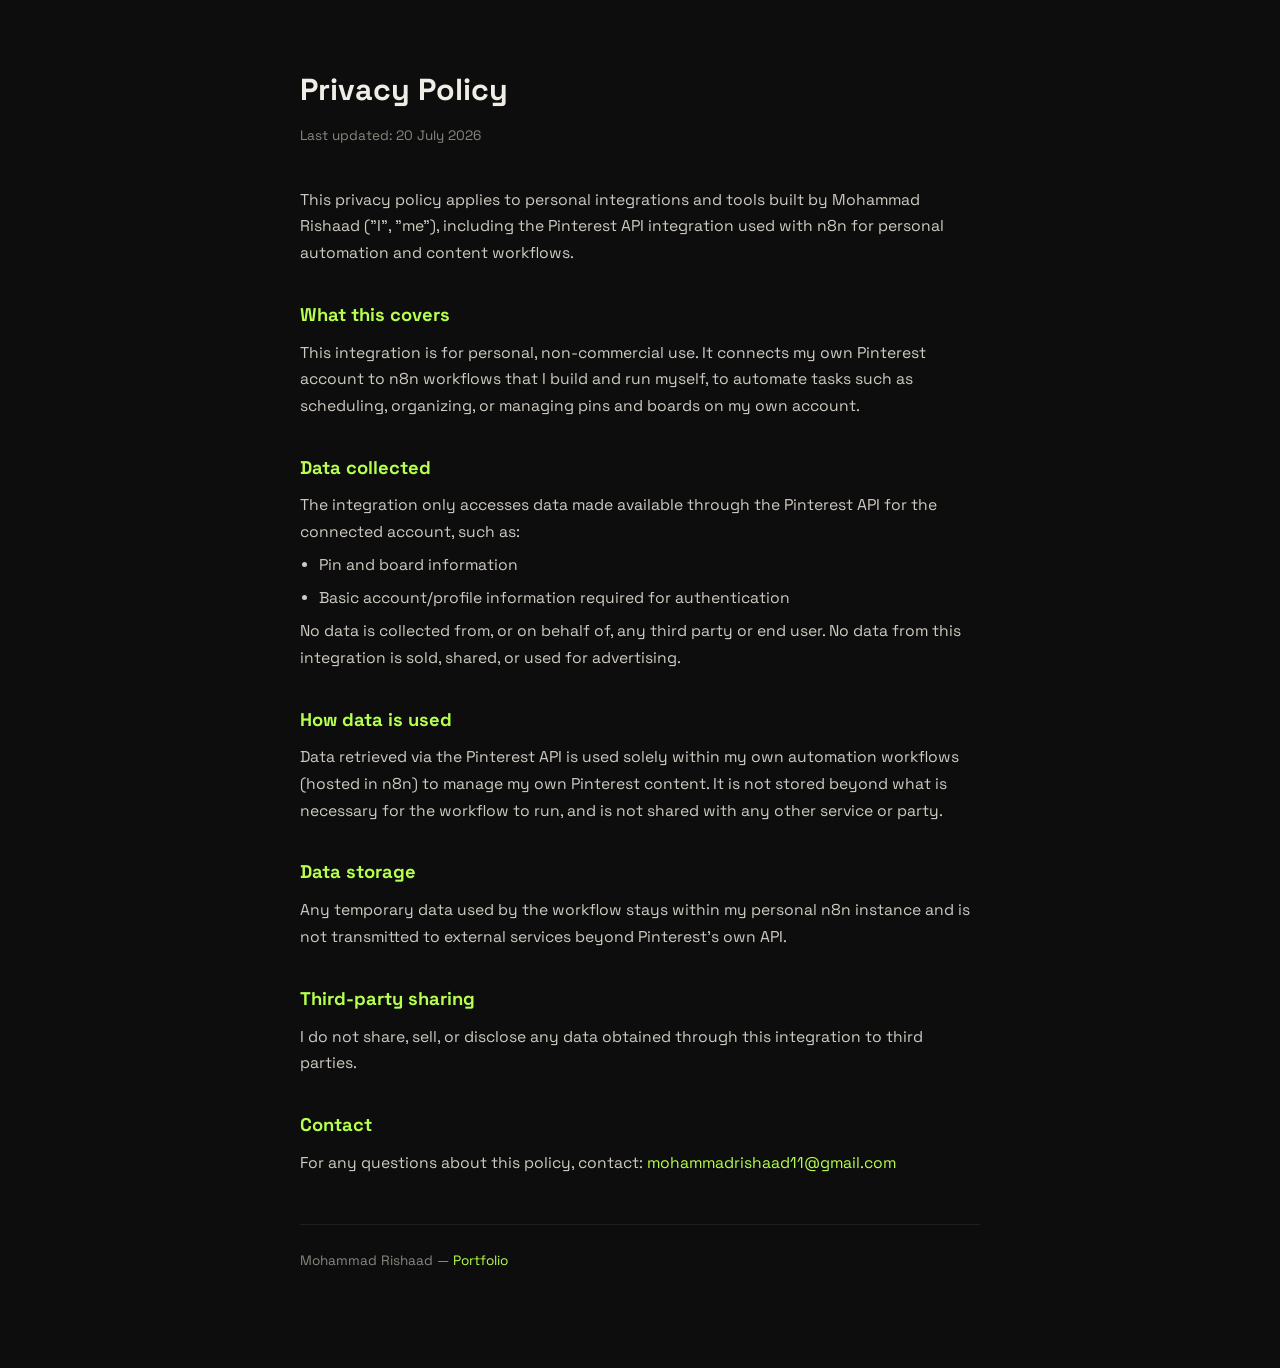
==== privacy-policy.html @ edbb03b3 "Add privacy policy page for Pinterest/n8n integration" ====
<!DOCTYPE html>
<html lang="en">
<head>
<meta charset="UTF-8" />
<meta name="viewport" content="width=device-width, initial-scale=1.0" />
<title>Privacy Policy — Mohammad Rishaad</title>
<meta name="robots" content="noindex" />
<link href="https://fonts.googleapis.com/css2?family=Space+Grotesk:wght@300;400;500;600;700&display=swap" rel="stylesheet" />
<style>
  *, *::before, *::after { box-sizing: border-box; margin: 0; padding: 0; }
  :root {
    --bg: #0d0d0d;
    --bg2: #141414;
    --neon: #b6ff4e;
    --white: #f0ede6;
    --muted: #888880;
    --border: rgba(255,255,255,0.07);
  }
  body {
    background: var(--bg);
    color: var(--white);
    font-family: 'Space Grotesk', sans-serif;
    line-height: 1.7;
    padding: 4rem 1.5rem 6rem;
  }
  main {
    max-width: 680px;
    margin: 0 auto;
  }
  h1 {
    font-size: 1.9rem;
    margin-bottom: 0.5rem;
    color: var(--white);
  }
  .updated {
    color: var(--muted);
    font-size: 0.85rem;
    margin-bottom: 2.5rem;
  }
  h2 {
    font-size: 1.15rem;
    color: var(--neon);
    margin: 2rem 0 0.6rem;
  }
  p, li {
    color: #cfcbc2;
    font-size: 0.98rem;
  }
  ul {
    padding-left: 1.2rem;
    margin-top: 0.4rem;
  }
  li { margin-bottom: 0.4rem; }
  a { color: var(--neon); text-decoration: none; }
  a:hover { text-decoration: underline; }
  footer {
    margin-top: 3rem;
    padding-top: 1.5rem;
    border-top: 1px solid var(--border);
    font-size: 0.85rem;
    color: var(--muted);
  }
</style>
</head>
<body>
<main>
  <h1>Privacy Policy</h1>
  <p class="updated">Last updated: 20 July 2026</p>

  <p>This privacy policy applies to personal integrations and tools built by Mohammad Rishaad ("I", "me"), including the Pinterest API integration used with n8n for personal automation and content workflows.</p>

  <h2>What this covers</h2>
  <p>This integration is for personal, non-commercial use. It connects my own Pinterest account to n8n workflows that I build and run myself, to automate tasks such as scheduling, organizing, or managing pins and boards on my own account.</p>

  <h2>Data collected</h2>
  <p>The integration only accesses data made available through the Pinterest API for the connected account, such as:</p>
  <ul>
    <li>Pin and board information</li>
    <li>Basic account/profile information required for authentication</li>
  </ul>
  <p>No data is collected from, or on behalf of, any third party or end user. No data from this integration is sold, shared, or used for advertising.</p>

  <h2>How data is used</h2>
  <p>Data retrieved via the Pinterest API is used solely within my own automation workflows (hosted in n8n) to manage my own Pinterest content. It is not stored beyond what is necessary for the workflow to run, and is not shared with any other service or party.</p>

  <h2>Data storage</h2>
  <p>Any temporary data used by the workflow stays within my personal n8n instance and is not transmitted to external services beyond Pinterest's own API.</p>

  <h2>Third-party sharing</h2>
  <p>I do not share, sell, or disclose any data obtained through this integration to third parties.</p>

  <h2>Contact</h2>
  <p>For any questions about this policy, contact: <a href="mailto:mohammadrishaad11@gmail.com">mohammadrishaad11@gmail.com</a></p>

  <footer>
    Mohammad Rishaad — <a href="https://mohammadrishaad.github.io/portfolio/">Portfolio</a>
  </footer>
</main>
</body>
</html>
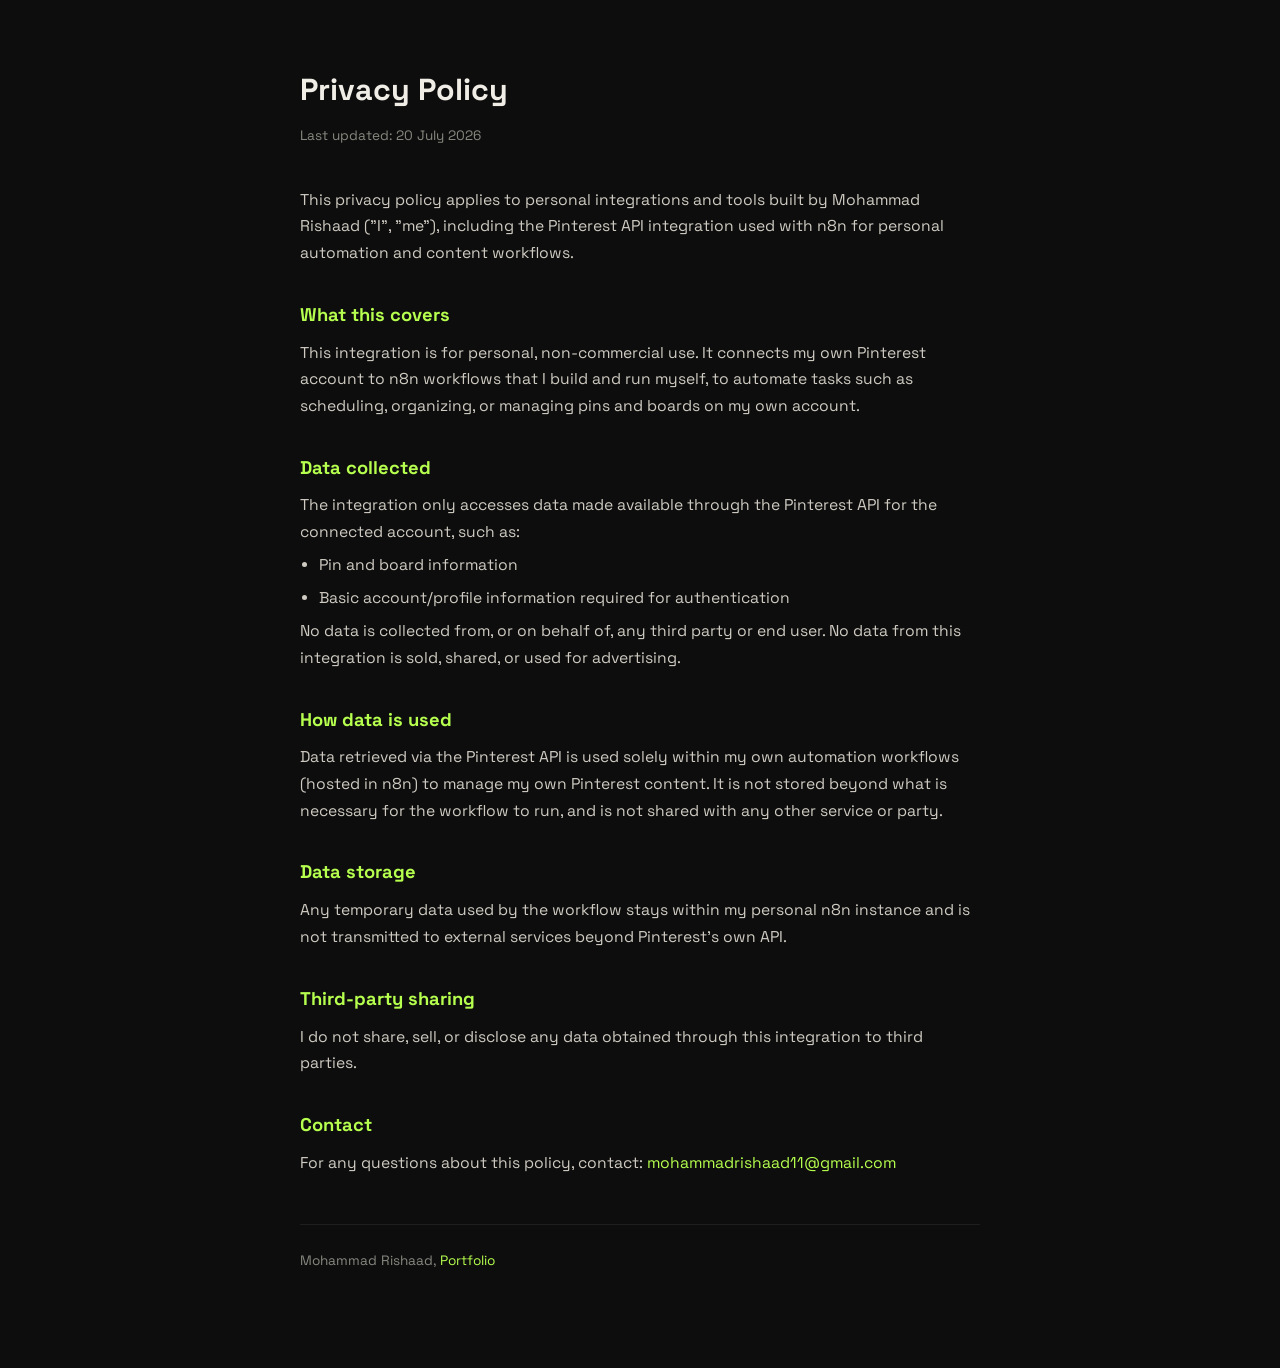
==== commit 7ac82643: "Add pricing page, extract shared stylesheet, set floor to $15 - New pricing.html: three tiers styled" ====
--- a/privacy-policy.html
+++ b/privacy-policy.html
@@ -3,7 +3,7 @@
 <head>
 <meta charset="UTF-8" />
 <meta name="viewport" content="width=device-width, initial-scale=1.0" />
-<title>Privacy Policy — Mohammad Rishaad</title>
+<title>Privacy Policy | Mohammad Rishaad</title>
 <meta name="robots" content="noindex" />
 <link href="https://fonts.googleapis.com/css2?family=Space+Grotesk:wght@300;400;500;600;700&display=swap" rel="stylesheet" />
 <style>
@@ -93,7 +93,7 @@
   <p>For any questions about this policy, contact: <a href="mailto:mohammadrishaad11@gmail.com">mohammadrishaad11@gmail.com</a></p>
 
   <footer>
-    Mohammad Rishaad — <a href="https://mohammadrishaad.github.io/portfolio/">Portfolio</a>
+    Mohammad Rishaad, <a href="https://mohammadrishaad.github.io/portfolio/">Portfolio</a>
   </footer>
 </main>
 </body>
